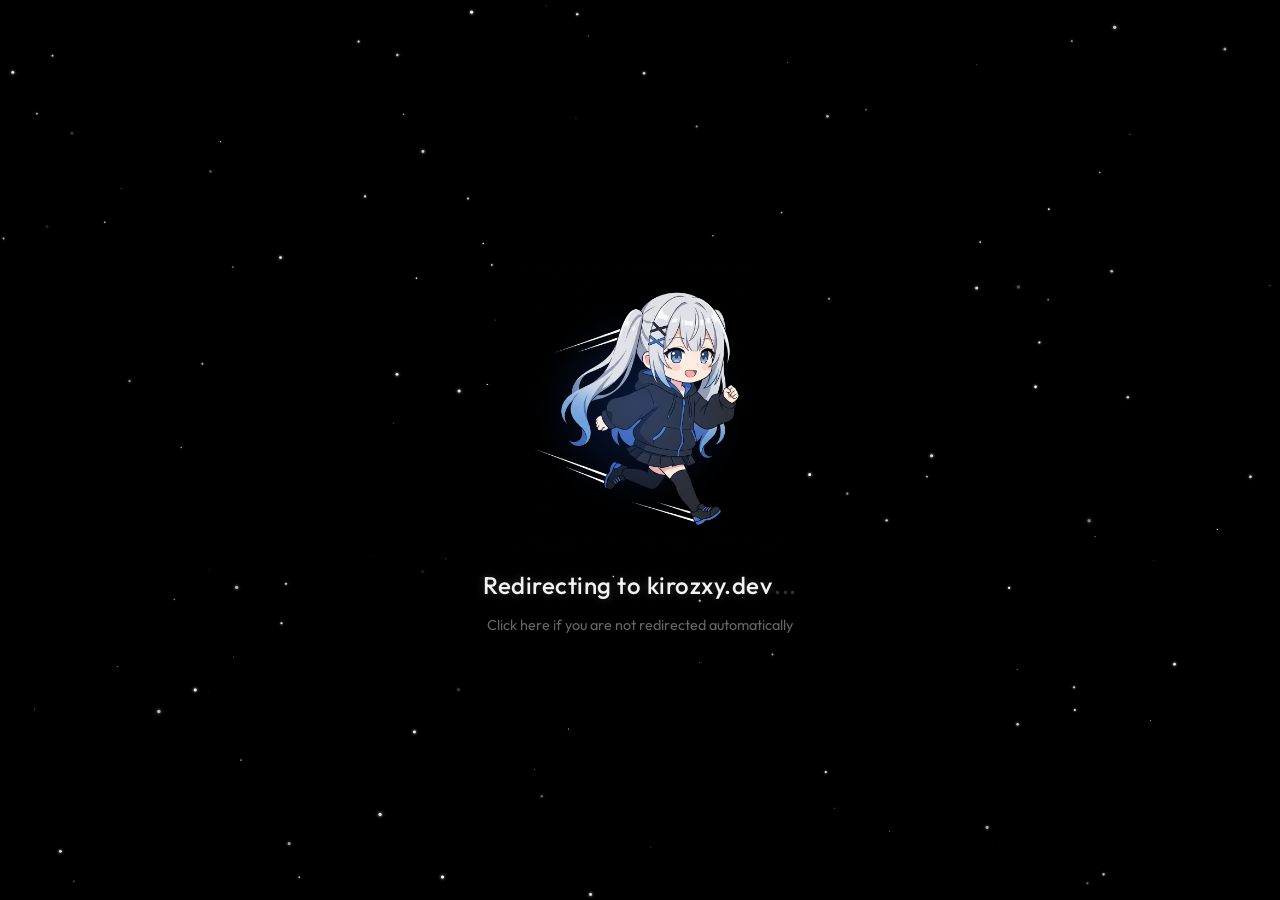
==== index.html @ 1a9c6951 "Add files via upload" ====
<!DOCTYPE html>
<html lang="en">
<head>
    <meta charset="UTF-8">
    <meta name="viewport" content="width=device-width, initial-scale=1.0">
    <title>Redirecting...</title>
    <!-- Google Font: Outfit -->
    <link rel="preconnect" href="https://fonts.googleapis.com">
    <link rel="preconnect" href="https://fonts.gstatic.com" crossorigin>
    <link href="https://fonts.googleapis.com/css2?family=Outfit:wght@300;400;600&display=swap" rel="stylesheet">
    <style>
        * {
            margin: 0;
            padding: 0;
            box-sizing: border-box;
        }
        body {
            background-color: #000000;
            color: #ffffff;
            font-family: 'Outfit', sans-serif;
            overflow: hidden;
            display: flex;
            justify-content: center;
            align-content: center;
            align-items: center;
            height: 100vh;
            width: 100vw;
            position: relative;
        }

        /* Canvas nền sao lơ lửng */
        canvas {
            position: absolute;
            top: 0;
            left: 0;
            width: 100%;
            height: 100%;
            z-index: 1;
            pointer-events: none;
        }

        /* Khung nội dung chính ở giữa */
        .container {
            position: relative;
            z-index: 10;
            display: flex;
            flex-direction: column;
            align-items: center;
            justify-content: center;
            text-align: center;
        }

        /* Khung ảnh Kori lơ lửng */
        .character-wrapper {
            position: relative;
            width: 280px;
            height: 280px;
            margin-bottom: 24px;
            animation: float 2.5s ease-in-out infinite;
        }

        .character-img {
            width: 100%;
            height: 100%;
            object-fit: contain;
            /* Blend viền đen của ảnh vào nền đen hoàn hảo */
            mix-blend-mode: screen; 
        }

        /* Hiệu ứng hào quang phát sáng nhẹ sau lưng Kori */
        .glow-effect {
            position: absolute;
            top: 50%;
            left: 50%;
            transform: translate(-50%, -50%);
            width: 200px;
            height: 200px;
            background: radial-gradient(circle, rgba(30, 102, 255, 0.25) 0%, rgba(30, 102, 255, 0) 70%);
            border-radius: 50%;
            filter: blur(10px);
            z-index: -1;
            animation: pulse 2.5s ease-in-out infinite;
        }

        /* Chữ Đang chuyển hướng */
        .status-text {
            font-size: 1.5rem;
            font-weight: 500;
            letter-spacing: 0.5px;
            color: rgba(255, 255, 255, 0.95);
            text-shadow: 0 0 10px rgba(255, 255, 255, 0.2);
            display: flex;
            align-items: center;
            gap: 2px;
        }

        /* Dấu 3 chấm nhấp nháy chạy lần lượt */
        .dots span {
            display: inline-block;
            animation: blink 1.4s infinite both;
        }
        .dots span:nth-child(2) {
            animation-delay: 0.2s;
        }
        .dots span:nth-child(3) {
            animation-delay: 0.4s;
        }

        /* Liên kết dự phòng */
        .fallback-link {
            margin-top: 16px;
            font-size: 0.9rem;
            color: rgba(255, 255, 255, 0.4);
            text-decoration: none;
            transition: color 0.3s ease;
        }
        .fallback-link:hover {
            color: #1e6bff;
        }

        /* Hiệu ứng lơ lửng (Floating) */
        @keyframes float {
            0% {
                transform: translateY(0px) rotate(0deg);
            }
            50% {
                transform: translateY(-12px) rotate(1deg);
            }
            100% {
                transform: translateY(0px) rotate(0deg);
            }
        }

        /* Hiệu ứng mạch đập hào quang (Pulse) */
        @keyframes pulse {
            0% {
                transform: translate(-50%, -50%) scale(0.9);
                opacity: 0.6;
            }
            50% {
                transform: translate(-50%, -50%) scale(1.1);
                opacity: 1;
            }
            100% {
                transform: translate(-50%, -50%) scale(0.9);
                opacity: 0.6;
            }
        }

        /* Hiệu ứng nhấp nháy 3 chấm */
        @keyframes blink {
            0% {
                opacity: 0.2;
            }
            20% {
                opacity: 1;
            }
            100% {
                opacity: 0.2;
            }
        }
    </style>
</head>
<body>

    <!-- Canvas vẽ sao nền trời -->
    <canvas id="starfield"></canvas>

    <!-- Nội dung chính -->
    <div class="container">
        <div class="character-wrapper">
            <div class="glow-effect"></div>
            <!-- Ảnh Kori chibi đang chạy đã gen -->
            <img class="character-img" src="kori.jpg" alt="Kori Chibi Running">
        </div>
        <div class="status-text">
            Redirecting to kirozxy.dev<span class="dots"><span>.</span><span>.</span><span>.</span></span>
        </div>
        <a class="fallback-link" href="https://kirozxy.dev/">Click here if you are not redirected automatically</a>
    </div>

    <script>
        // --- 1. Tạo hiệu ứng sao lơ lửng (Canvas Starfield) ---
        const canvas = document.getElementById('starfield');
        const ctx = canvas.getContext('2d');

        let width = canvas.width = window.innerWidth;
        let height = canvas.height = window.innerHeight;

        window.addEventListener('resize', () => {
            width = canvas.width = window.innerWidth;
            height = canvas.height = window.innerHeight;
        });

        // Khởi tạo danh sách sao
        const stars = [];
        const numStars = 120;

        for (let i = 0; i < numStars; i++) {
            stars.push({
                x: Math.random() * width,
                y: Math.random() * height,
                radius: Math.random() * 1.5 + 0.2, // Kích thước sao nhỏ tinh tế
                opacity: Math.random(),
                speed: Math.random() * 0.05 + 0.02, // Tốc độ trôi lơ lửng rất chậm
                factor: Math.random() * 0.02 + 0.01 // Tốc độ nhấp nháy
            });
        }

        function animate() {
            ctx.fillStyle = '#000000';
            ctx.fillRect(0, 0, width, height);

            for (let i = 0; i < numStars; i++) {
                const s = stars[i];
                
                // Cập nhật trạng thái nhấp nháy (lơ lửng)
                s.opacity += s.factor;
                if (s.opacity > 1 || s.opacity < 0.1) {
                    s.factor = -s.factor;
                }

                // Sao trôi nhẹ sang phải để tạo hiệu ứng chạy của Kori
                s.x -= s.speed * 4; // Trôi ngược hướng chạy của Kori (về bên trái)
                if (s.x < 0) {
                    s.x = width;
                    s.y = Math.random() * height;
                }

                // Vẽ sao
                ctx.beginPath();
                ctx.arc(s.x, s.y, s.radius, 0, Math.PI * 2);
                ctx.fillStyle = `rgba(255, 255, 255, ${s.opacity})`;
                ctx.shadowBlur = s.radius * 2;
                ctx.shadowColor = '#ffffff';
                ctx.fill();
            }

            requestAnimationFrame(animate);
        }
        animate();

        // --- 2. Tự động chuyển hướng sau 3 giây ---
        setTimeout(() => {
            window.location.href = "https://kirozxy.dev/";
        }, 3000);
    </script>
</body>
</html>
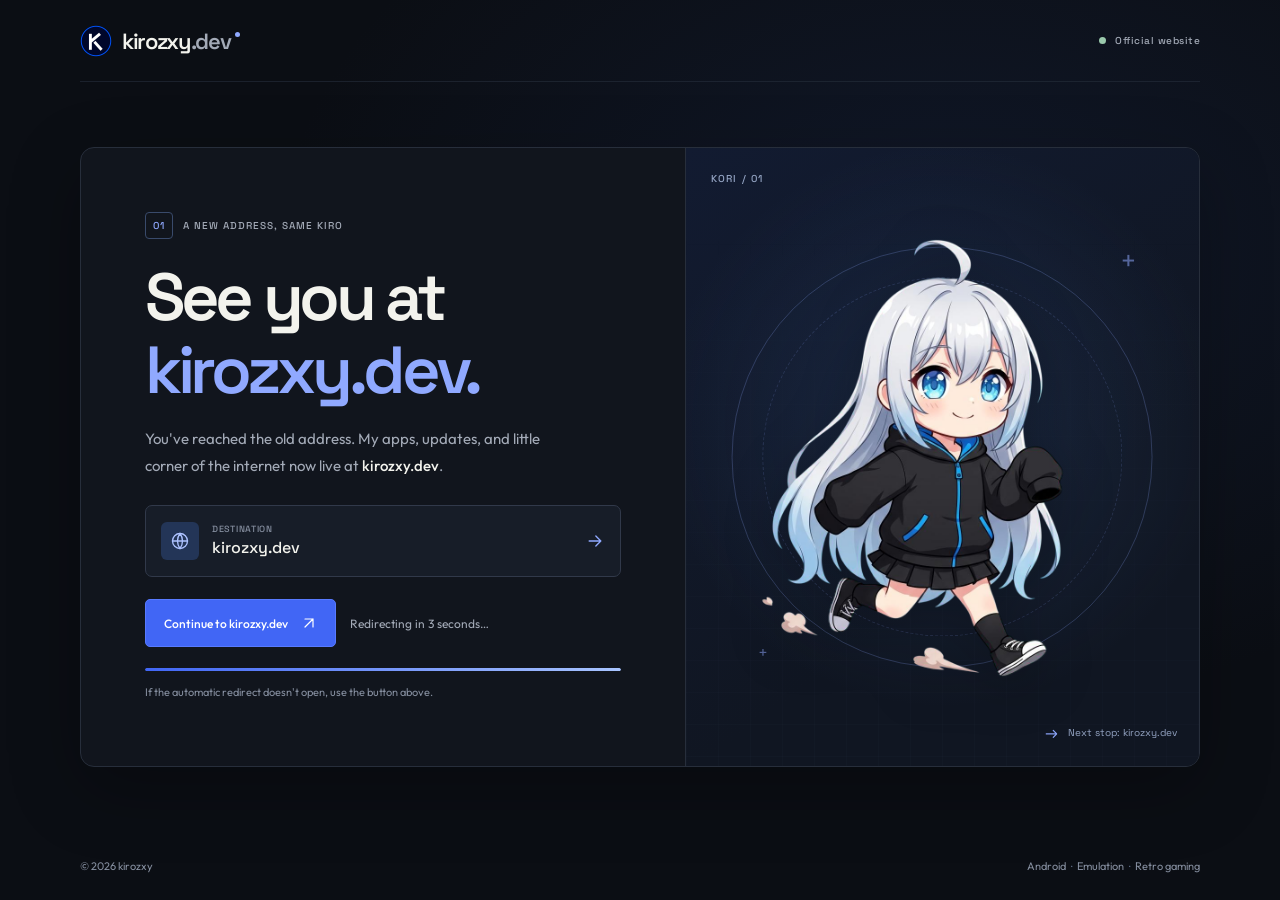
==== commit f7c6800b: "Redesign official website redirect page" ====
--- a/index.html
+++ b/index.html
@@ -2,248 +2,59 @@
 <html lang="en">
 <head>
     <meta charset="UTF-8">
-    <meta name="viewport" content="width=device-width, initial-scale=1.0">
-    <title>Redirecting...</title>
-    <!-- Google Font: Outfit -->
+    <meta name="viewport" content="width=device-width, initial-scale=1">
+    <meta name="theme-color" content="#0b0e14">
+    <meta name="description" content="The official kirozxy website is now at kirozxy.dev. Continue to explore my Android apps and retro projects.">
+    <meta name="robots" content="noindex, follow">
+    <title>Redirecting to kirozxy.dev</title>
+    <link rel="canonical" href="https://kirozxy.dev/">
+    <link rel="icon" type="image/png" href="/assets/logo.png">
     <link rel="preconnect" href="https://fonts.googleapis.com">
     <link rel="preconnect" href="https://fonts.gstatic.com" crossorigin>
-    <link href="https://fonts.googleapis.com/css2?family=Outfit:wght@300;400;600&display=swap" rel="stylesheet">
-    <style>
-        * {
-            margin: 0;
-            padding: 0;
-            box-sizing: border-box;
-        }
-        body {
-            background-color: #000000;
-            color: #ffffff;
-            font-family: 'Outfit', sans-serif;
-            overflow: hidden;
-            display: flex;
-            justify-content: center;
-            align-content: center;
-            align-items: center;
-            height: 100vh;
-            width: 100vw;
-            position: relative;
-        }
-
-        /* Canvas nền sao lơ lửng */
-        canvas {
-            position: absolute;
-            top: 0;
-            left: 0;
-            width: 100%;
-            height: 100%;
-            z-index: 1;
-            pointer-events: none;
-        }
-
-        /* Khung nội dung chính ở giữa */
-        .container {
-            position: relative;
-            z-index: 10;
-            display: flex;
-            flex-direction: column;
-            align-items: center;
-            justify-content: center;
-            text-align: center;
-        }
-
-        /* Khung ảnh Kori lơ lửng */
-        .character-wrapper {
-            position: relative;
-            width: 280px;
-            height: 280px;
-            margin-bottom: 24px;
-            animation: float 2.5s ease-in-out infinite;
-        }
-
-        .character-img {
-            width: 100%;
-            height: 100%;
-            object-fit: contain;
-            /* Blend viền đen của ảnh vào nền đen hoàn hảo */
-            mix-blend-mode: screen; 
-        }
-
-        /* Hiệu ứng hào quang phát sáng nhẹ sau lưng Kori */
-        .glow-effect {
-            position: absolute;
-            top: 50%;
-            left: 50%;
-            transform: translate(-50%, -50%);
-            width: 200px;
-            height: 200px;
-            background: radial-gradient(circle, rgba(30, 102, 255, 0.25) 0%, rgba(30, 102, 255, 0) 70%);
-            border-radius: 50%;
-            filter: blur(10px);
-            z-index: -1;
-            animation: pulse 2.5s ease-in-out infinite;
-        }
-
-        /* Chữ Đang chuyển hướng */
-        .status-text {
-            font-size: 1.5rem;
-            font-weight: 500;
-            letter-spacing: 0.5px;
-            color: rgba(255, 255, 255, 0.95);
-            text-shadow: 0 0 10px rgba(255, 255, 255, 0.2);
-            display: flex;
-            align-items: center;
-            gap: 2px;
-        }
-
-        /* Dấu 3 chấm nhấp nháy chạy lần lượt */
-        .dots span {
-            display: inline-block;
-            animation: blink 1.4s infinite both;
-        }
-        .dots span:nth-child(2) {
-            animation-delay: 0.2s;
-        }
-        .dots span:nth-child(3) {
-            animation-delay: 0.4s;
-        }
-
-        /* Liên kết dự phòng */
-        .fallback-link {
-            margin-top: 16px;
-            font-size: 0.9rem;
-            color: rgba(255, 255, 255, 0.4);
-            text-decoration: none;
-            transition: color 0.3s ease;
-        }
-        .fallback-link:hover {
-            color: #1e6bff;
-        }
-
-        /* Hiệu ứng lơ lửng (Floating) */
-        @keyframes float {
-            0% {
-                transform: translateY(0px) rotate(0deg);
-            }
-            50% {
-                transform: translateY(-12px) rotate(1deg);
-            }
-            100% {
-                transform: translateY(0px) rotate(0deg);
-            }
-        }
-
-        /* Hiệu ứng mạch đập hào quang (Pulse) */
-        @keyframes pulse {
-            0% {
-                transform: translate(-50%, -50%) scale(0.9);
-                opacity: 0.6;
-            }
-            50% {
-                transform: translate(-50%, -50%) scale(1.1);
-                opacity: 1;
-            }
-            100% {
-                transform: translate(-50%, -50%) scale(0.9);
-                opacity: 0.6;
-            }
-        }
-
-        /* Hiệu ứng nhấp nháy 3 chấm */
-        @keyframes blink {
-            0% {
-                opacity: 0.2;
-            }
-            20% {
-                opacity: 1;
-            }
-            100% {
-                opacity: 0.2;
-            }
-        }
-    </style>
+    <link href="https://fonts.googleapis.com/css2?family=Outfit:wght@400;500;600&amp;family=Space+Grotesk:wght@400;500;600;700&amp;display=swap" rel="stylesheet">
+    <link rel="stylesheet" href="/assets/redirect.css?v=2">
+    <script src="/assets/redirect.js?v=2" defer></script>
+    <noscript><meta http-equiv="refresh" content="3;url=https://kirozxy.dev/"></noscript>
 </head>
 <body>
-
-    <!-- Canvas vẽ sao nền trời -->
-    <canvas id="starfield"></canvas>
-
-    <!-- Nội dung chính -->
-    <div class="container">
-        <div class="character-wrapper">
-            <div class="glow-effect"></div>
-            <!-- Ảnh Kori chibi đang chạy đã gen -->
-            <img class="character-img" src="kori.jpg" alt="Kori Chibi Running">
-        </div>
-        <div class="status-text">
-            Redirecting to kirozxy.dev<span class="dots"><span>.</span><span>.</span><span>.</span></span>
-        </div>
-        <a class="fallback-link" href="https://kirozxy.dev/">Click here if you are not redirected automatically</a>
+    <div class="site-shell">
+        <header class="site-header">
+            <a class="wordmark" href="https://kirozxy.dev/" data-destination aria-label="kirozxy.dev, official website">
+                <img src="/assets/logo.png" width="32" height="32" alt="">
+                <span>kirozxy<span class="wordmark-domain">.dev</span></span><span class="wordmark-dot" aria-hidden="true"></span>
+            </a>
+            <span class="header-label"><span class="status-dot" aria-hidden="true"></span> Official website</span>
+        </header>
+        <main class="redirect-panel" aria-labelledby="redirect-title">
+            <div class="panel-copy">
+                <div class="eyebrow"><span class="index-mark" aria-hidden="true">01</span> A new address, same Kiro</div>
+                <h1 id="redirect-title">See you at<br><span>kirozxy.dev.</span></h1>
+                <p class="lead">You've reached the old address. My apps, updates, and little corner of the internet now live at <strong>kirozxy.dev</strong>.</p>
+                <div class="destination-card">
+                    <div class="destination-icon" aria-hidden="true">
+                        <svg viewBox="0 0 24 24" fill="none" stroke="currentColor" stroke-width="1.6" stroke-linecap="round" stroke-linejoin="round"><circle cx="12" cy="12" r="9"/><path d="M3 12h18M12 3a15 15 0 0 1 0 18M12 3a15 15 0 0 0 0 18"/></svg>
+                    </div>
+                    <div class="destination-copy"><span>Destination</span><strong id="destination-label">kirozxy.dev</strong></div>
+                    <svg class="destination-arrow" viewBox="0 0 24 24" fill="none" stroke="currentColor" stroke-width="1.6" stroke-linecap="round" stroke-linejoin="round" aria-hidden="true"><path d="M5 12h14m-6-6 6 6-6 6"/></svg>
+                </div>
+                <div class="redirect-actions">
+                    <a class="button" href="https://kirozxy.dev/" data-destination>Continue to kirozxy.dev <svg viewBox="0 0 24 24" fill="none" stroke="currentColor" stroke-width="1.8" stroke-linecap="round" stroke-linejoin="round" aria-hidden="true"><path d="M6 18 18 6M6 6h12v12"/></svg></a>
+                    <p class="status" id="redirect-status" role="status">Redirecting automatically<span aria-hidden="true">…</span></p>
+                </div>
+                <div class="progress-track" aria-hidden="true"><div class="progress-bar"></div></div>
+                <p class="helper">If the automatic redirect doesn't open, use the button above.</p>
+            </div>
+            <figure class="panel-art" aria-hidden="true">
+                <div class="art-grid"></div>
+                <div class="art-orbit orbit-outer"></div>
+                <div class="art-orbit orbit-inner"></div>
+                <span class="pixel pixel-a">+</span><span class="pixel pixel-b">+</span>
+                <span class="art-label">KORI / 01</span>
+                <img src="/assets/kori.png" width="1024" height="1024" alt="" fetchpriority="high">
+                <figcaption><span>→</span> Next stop: kirozxy.dev</figcaption>
+            </figure>
+        </main>
+        <footer class="site-footer"><span>© 2026 kirozxy</span><span>Android <span class="footer-dot">·</span> Emulation <span class="footer-dot">·</span> Retro gaming</span></footer>
     </div>
-
-    <script>
-        // --- 1. Tạo hiệu ứng sao lơ lửng (Canvas Starfield) ---
-        const canvas = document.getElementById('starfield');
-        const ctx = canvas.getContext('2d');
-
-        let width = canvas.width = window.innerWidth;
-        let height = canvas.height = window.innerHeight;
-
-        window.addEventListener('resize', () => {
-            width = canvas.width = window.innerWidth;
-            height = canvas.height = window.innerHeight;
-        });
-
-        // Khởi tạo danh sách sao
-        const stars = [];
-        const numStars = 120;
-
-        for (let i = 0; i < numStars; i++) {
-            stars.push({
-                x: Math.random() * width,
-                y: Math.random() * height,
-                radius: Math.random() * 1.5 + 0.2, // Kích thước sao nhỏ tinh tế
-                opacity: Math.random(),
-                speed: Math.random() * 0.05 + 0.02, // Tốc độ trôi lơ lửng rất chậm
-                factor: Math.random() * 0.02 + 0.01 // Tốc độ nhấp nháy
-            });
-        }
-
-        function animate() {
-            ctx.fillStyle = '#000000';
-            ctx.fillRect(0, 0, width, height);
-
-            for (let i = 0; i < numStars; i++) {
-                const s = stars[i];
-                
-                // Cập nhật trạng thái nhấp nháy (lơ lửng)
-                s.opacity += s.factor;
-                if (s.opacity > 1 || s.opacity < 0.1) {
-                    s.factor = -s.factor;
-                }
-
-                // Sao trôi nhẹ sang phải để tạo hiệu ứng chạy của Kori
-                s.x -= s.speed * 4; // Trôi ngược hướng chạy của Kori (về bên trái)
-                if (s.x < 0) {
-                    s.x = width;
-                    s.y = Math.random() * height;
-                }
-
-                // Vẽ sao
-                ctx.beginPath();
-                ctx.arc(s.x, s.y, s.radius, 0, Math.PI * 2);
-                ctx.fillStyle = `rgba(255, 255, 255, ${s.opacity})`;
-                ctx.shadowBlur = s.radius * 2;
-                ctx.shadowColor = '#ffffff';
-                ctx.fill();
-            }
-
-            requestAnimationFrame(animate);
-        }
-        animate();
-
-        // --- 2. Tự động chuyển hướng sau 3 giây ---
-        setTimeout(() => {
-            window.location.href = "https://kirozxy.dev/";
-        }, 3000);
-    </script>
 </body>
-</html>
+</html>
--- a/assets/redirect.css
+++ b/assets/redirect.css
@@ -0,0 +1,105 @@
+:root {
+    color-scheme: dark;
+    --bg: #0b0e14;
+    --surface: #11151d;
+    --line: #272e3b;
+    --text: #f3f3ed;
+    --muted: #a3aab7;
+    --subtle: #858e9f;
+    --accent: #90a9ff;
+    --blue: #4166f5;
+    --heading: 'Space Grotesk', system-ui, sans-serif;
+    --body: 'Outfit', system-ui, sans-serif;
+}
+*, *::before, *::after { box-sizing: border-box; }
+html { min-height: 100%; }
+body { margin: 0; min-height: 100vh; min-height: 100svh; color: var(--text); background: radial-gradient(ellipse at 74% 28%, #19284b60, transparent 50%), var(--bg); font: 400 16px/1.65 var(--body); -webkit-font-smoothing: antialiased; }
+a { color: inherit; text-decoration: none; -webkit-tap-highlight-color: transparent; }
+a:focus-visible { outline: 2px solid #aac4ff; outline-offset: 5px; border-radius: 5px; }
+svg { display: block; flex-shrink: 0; }
+img { display: block; max-width: 100%; height: auto; }
+h1, p, figure { margin: 0; }
+.site-shell { width: min(1120px, calc(100% - 88px)); min-height: 100vh; min-height: 100svh; margin-inline: auto; display: flex; flex-direction: column; }
+.site-header { display: flex; align-items: center; justify-content: space-between; gap: 16px; height: 82px; flex-shrink: 0; border-bottom: 1px solid #272e3b9c; }
+.wordmark { display: inline-flex; align-items: center; gap: 10px; font: 600 22px/1 var(--heading); letter-spacing: -.06em; }
+.wordmark img { width: 32px; height: 32px; border-radius: 50%; }
+.wordmark-domain { color: var(--muted); }
+.wordmark-dot { width: 5px; height: 5px; border-radius: 50%; background: var(--accent); margin: -13px 0 0 -6px; }
+.header-label { display: inline-flex; align-items: center; gap: 9px; color: var(--muted); font: 500 10px/1.4 var(--heading); letter-spacing: .05em; }
+.status-dot { display: inline-block; width: 7px; height: 7px; background: #9ac9ac; border-radius: 50%; flex-shrink: 0; }
+.redirect-panel { position: relative; isolation: isolate; width: 100%; display: grid; grid-template-columns: 1.08fr .92fr; align-items: stretch; min-height: 520px; margin: auto; border: 1px solid var(--line); border-radius: 14px; background: var(--surface); overflow: hidden; box-shadow: 0 22px 70px #0004; }
+.panel-copy { padding: clamp(35px, 5vw, 64px); align-self: center; min-width: 0; }
+.eyebrow { display: flex; align-items: center; gap: 10px; color: var(--muted); font: 500 10px/1.4 var(--heading); letter-spacing: .1em; text-transform: uppercase; }
+.index-mark { display: inline-grid; place-items: center; width: 28px; height: 27px; border: 1px solid #394a6b; border-radius: 4px; color: var(--accent); font-size: 10px; flex-shrink: 0; }
+h1 { margin-top: 22px; font: 600 clamp(44px, 5.2vw, 70px)/1.09 var(--heading); letter-spacing: -.065em; }
+h1 span { color: var(--accent); }
+.lead { max-width: 425px; margin-top: 19px; color: var(--muted); font-size: 15px; line-height: 1.8; }
+.lead strong { color: var(--text); font-weight: 500; }
+.destination-card { display: flex; align-items: center; gap: 13px; min-height: 72px; margin-top: 26px; padding: 12px 15px; border: 1px solid #31394a; border-radius: 7px; background: #171d28; }
+.destination-icon { display: grid; place-items: center; width: 38px; height: 38px; flex-shrink: 0; border-radius: 6px; color: #adc2ff; background: #233557; }
+.destination-icon svg { width: 20px; height: 20px; }
+.destination-copy { display: flex; flex-direction: column; min-width: 0; gap: 1px; }
+.destination-copy span { color: var(--subtle); font: 500 9px/1.4 var(--heading); letter-spacing: .08em; text-transform: uppercase; }
+.destination-copy strong { font: 500 16px/1.5 var(--heading); overflow-wrap: anywhere; }
+.destination-arrow { width: 20px; height: 20px; margin-left: auto; color: var(--accent); }
+.redirect-actions { display: flex; align-items: center; flex-wrap: wrap; gap: 14px; margin-top: 22px; }
+.button { display: inline-flex; align-items: center; justify-content: center; gap: 13px; min-height: 48px; padding: 12px 18px; color: #fff; font-size: 12px; font-weight: 500; background: var(--blue); border: 1px solid #587aff; border-radius: 5px; transition: background-color 180ms, border-color 180ms; }
+.button:hover { background: #5175ff; border-color: #93a9ff; }
+.button svg { width: 16px; height: 16px; }
+.status { color: var(--muted); font-size: 12px; }
+.progress-track { overflow: hidden; height: 3px; margin-top: 21px; border-radius: 2px; background: #29344a; }
+.progress-bar { height: 100%; border-radius: inherit; transform-origin: left; background: linear-gradient(90deg, #4166f5, #a8c4ff); animation: redirect-progress 3s linear both; }
+@keyframes redirect-progress { from { transform: scaleX(0); } to { transform: scaleX(1); } }
+.helper { margin-top: 12px; color: var(--subtle); font-size: 11px; }
+.panel-art { position: relative; min-width: 0; overflow: hidden; display: flex; align-items: center; justify-content: center; border-left: 1px solid var(--line); background: radial-gradient(circle at 50% 45%, #35558b45, transparent 66%), linear-gradient(145deg, #121b31, #101622 64%); }
+.art-grid { position: absolute; inset: 0; opacity: .2; background-image: linear-gradient(#889ac71e 1px, transparent 1px), linear-gradient(90deg, #889ac71e 1px, transparent 1px); background-size: 32px 32px; mask-image: linear-gradient(transparent, #000); }
+.art-orbit { position: absolute; left: 50%; top: 50%; width: 82%; aspect-ratio: 1; border: 1px solid #90a9ff3b; border-radius: 50%; transform: translate(-50%, -50%); pointer-events: none; }
+.orbit-inner { width: 70%; border-style: dashed; border-color: #90a9ff29; }
+.panel-art img { position: relative; width: min(93%, 460px); margin: 12px auto 5px; filter: drop-shadow(0 12px 25px #0004); animation: kori-enter 600ms cubic-bezier(.2,.7,.2,1) both; }
+@keyframes kori-enter { from { opacity: 0; transform: translateY(12px); } to { opacity: 1; transform: translateY(0); } }
+.pixel { position: absolute; color: #90a9ff88; font: 400 27px/1 var(--heading); }
+.pixel-a { top: 16%; right: 12%; }
+.pixel-b { bottom: 17%; left: 14%; font-size: 16px; }
+.art-label { position: absolute; top: 23px; left: 25px; color: #94a4c3; font: 500 10px/1.5 var(--heading); letter-spacing: .12em; }
+.panel-art figcaption { display: flex; align-items: center; gap: 10px; position: absolute; right: 22px; bottom: 21px; font: 400 10px/1.5 var(--heading); color: #94a4c3; }
+.panel-art figcaption span { color: var(--accent); font-size: 16px; }
+.site-footer { display: flex; align-items: center; justify-content: space-between; flex-wrap: wrap; gap: 9px; min-height: 68px; padding-block: 18px; flex-shrink: 0; color: var(--subtle); font-size: 11px; }
+.footer-dot { color: #61718a; margin-inline: 3px; }
+@media (max-width: 900px) {
+    .site-shell { width: calc(100% - 48px); }
+    .panel-copy { padding: 35px; }
+    .redirect-panel { min-height: 475px; }
+    .redirect-actions { gap: 11px; }
+    h1 { font-size: clamp(42px, 5.8vw, 58px); }
+}
+@media (max-width: 700px) {
+    .site-shell { width: calc(100% - 32px); }
+    .site-header { height: 62px; }
+    .wordmark { font-size: 19px; gap: 7px; }
+    .wordmark img { width: 28px; height: 28px; }
+    .header-label { font-size: 9px; }
+    .redirect-panel { grid-template-columns: 1fr; margin: 21px auto 0; min-height: auto; border-radius: 9px; }
+    .panel-copy { padding: 29px 24px 24px; }
+    h1 { margin-top: 17px; font-size: clamp(43px, 10.5vw, 58px); }
+    .lead { margin-top: 14px; font-size: 14px; }
+    .destination-card { margin-top: 21px; }
+    .redirect-actions { margin-top: 18px; }
+    .panel-art { border-left: 0; border-top: 1px solid var(--line); min-height: 235px; }
+    .panel-art img { width: 228px; margin: 2px auto; }
+    .art-orbit { width: 225px; }
+    .orbit-inner { width: 190px; }
+    .art-label { top: 14px; left: 16px; font-size: 8px; }
+    .panel-art figcaption { right: 13px; bottom: 12px; font-size: 9px; }
+    .site-footer { min-height: 0; margin-top: auto; }
+}
+@media (max-width: 360px) {
+    .site-shell { width: calc(100% - 24px); }
+    .panel-copy { padding-inline: 19px; }
+    .header-label { gap: 5px; }
+    .button { width: 100%; }
+}
+@media (prefers-reduced-motion: reduce) {
+    .panel-art img, .progress-bar { animation: none; }
+    .progress-bar { transform: scaleX(1); }
+    .button { transition: none; }
+}
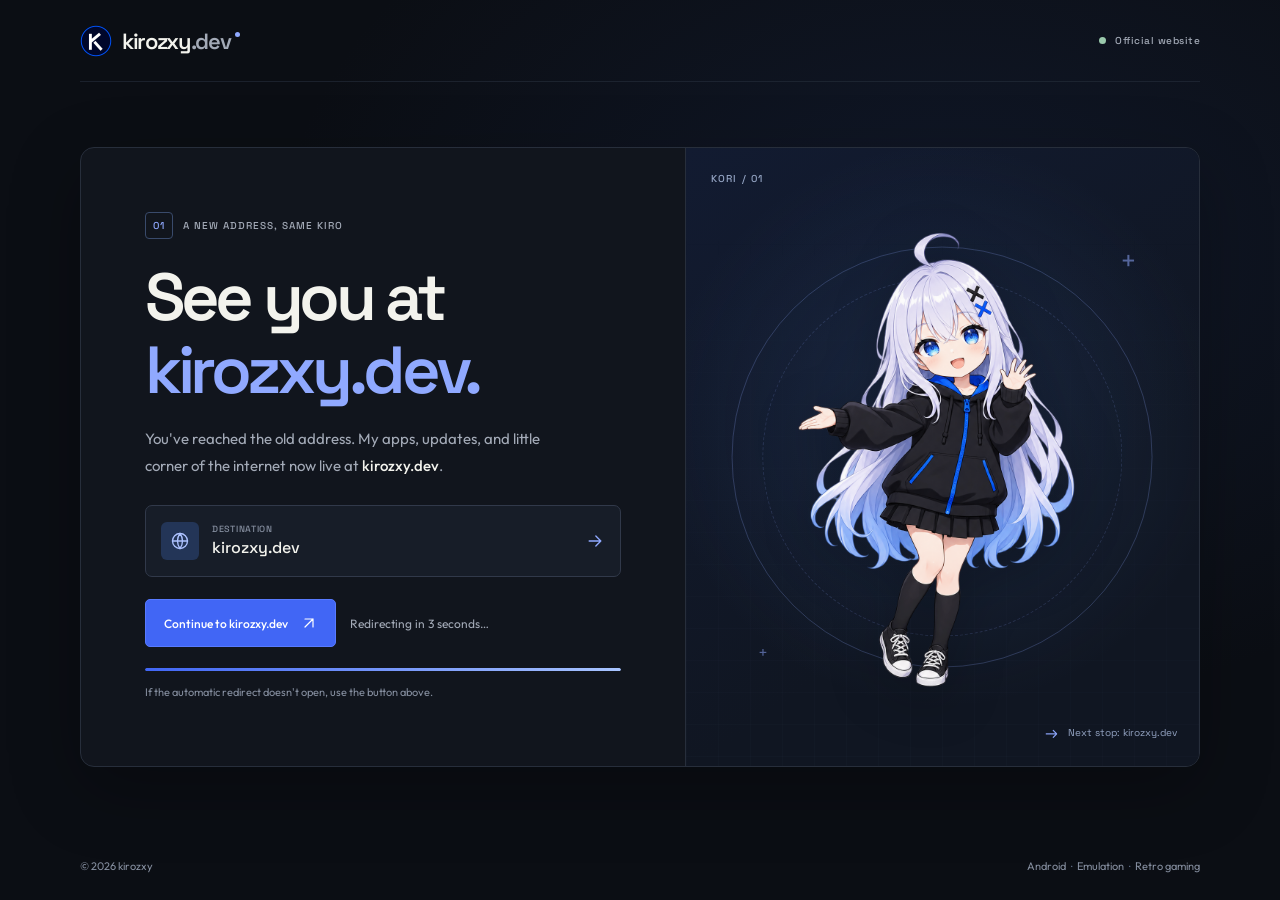
==== commit 7fccf63b: "Refresh Kori welcome illustration" ====
--- a/index.html
+++ b/index.html
@@ -50,7 +50,7 @@
                 <div class="art-orbit orbit-inner"></div>
                 <span class="pixel pixel-a">+</span><span class="pixel pixel-b">+</span>
                 <span class="art-label">KORI / 01</span>
-                <img src="/assets/kori.png" width="1024" height="1024" alt="" fetchpriority="high">
+                <img src="/assets/kori.png?v=3" width="1254" height="1254" alt="" fetchpriority="high">
                 <figcaption><span>→</span> Next stop: kirozxy.dev</figcaption>
             </figure>
         </main>
